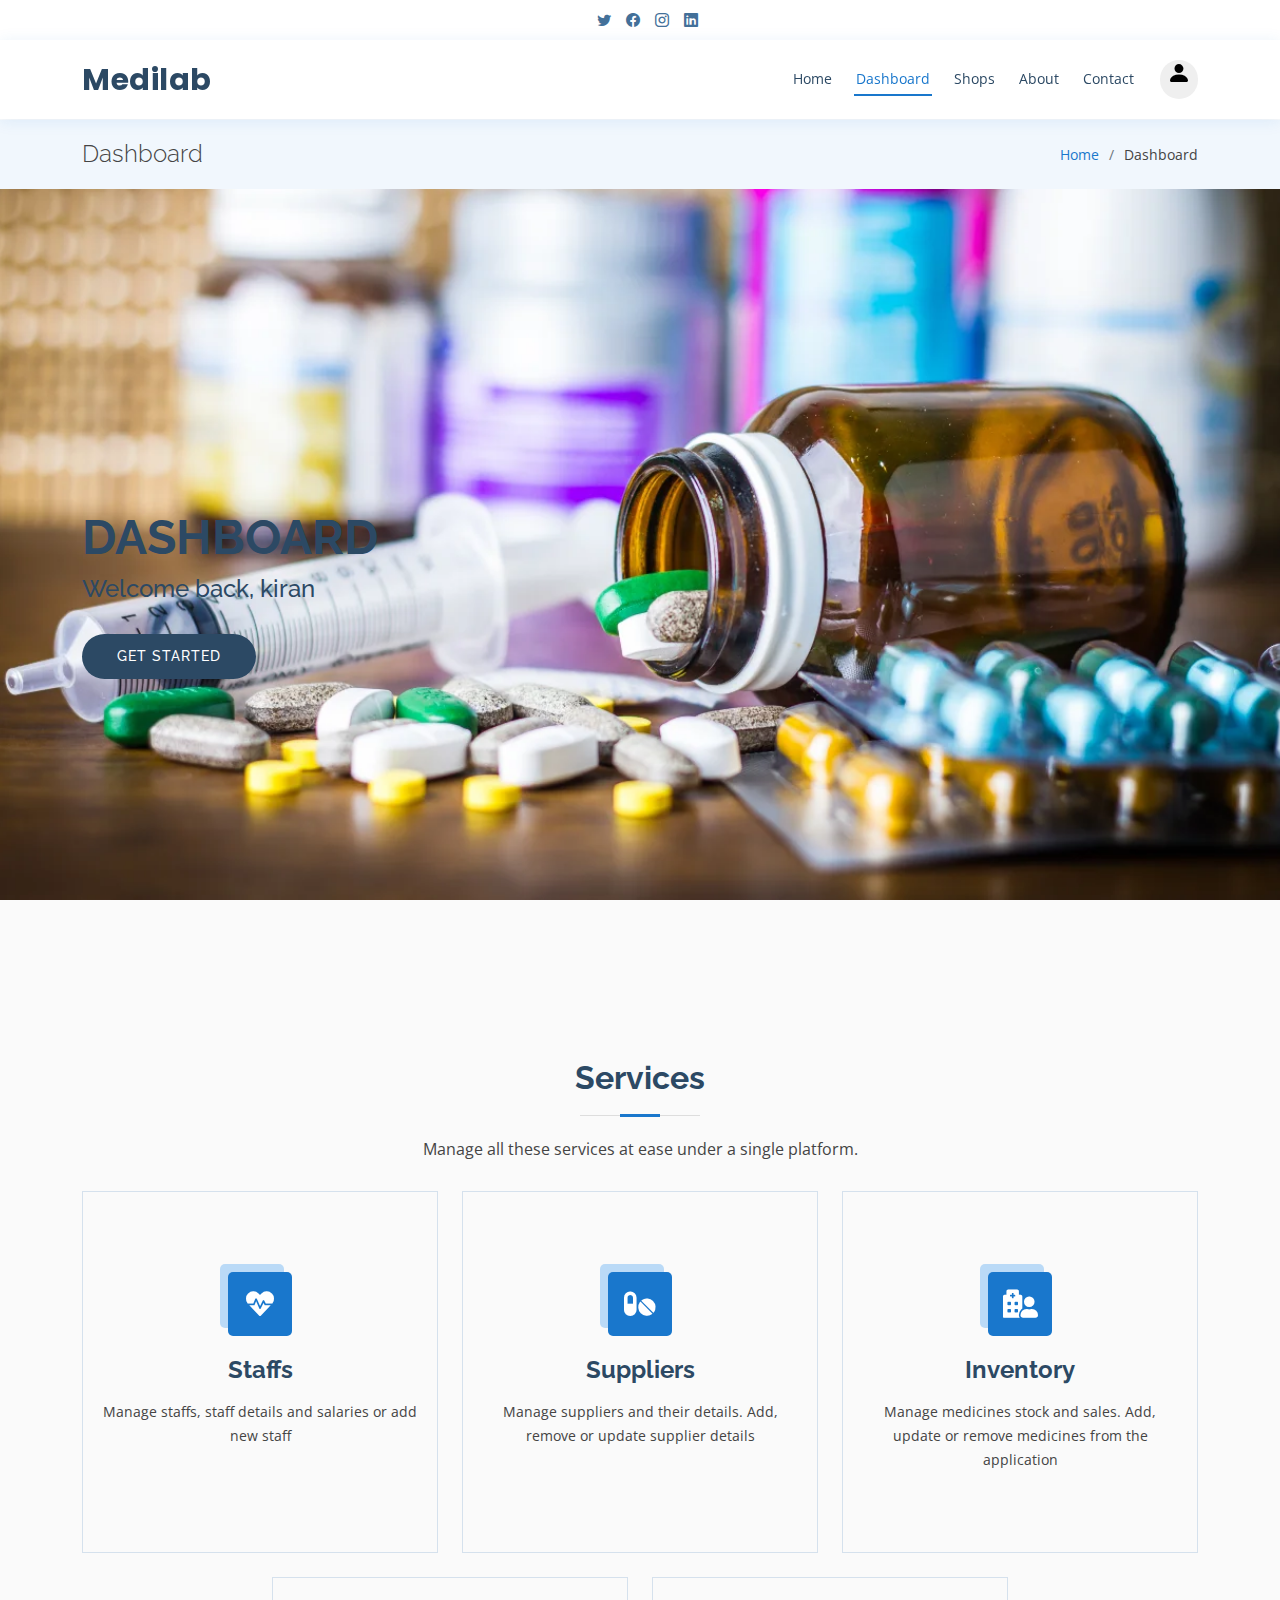
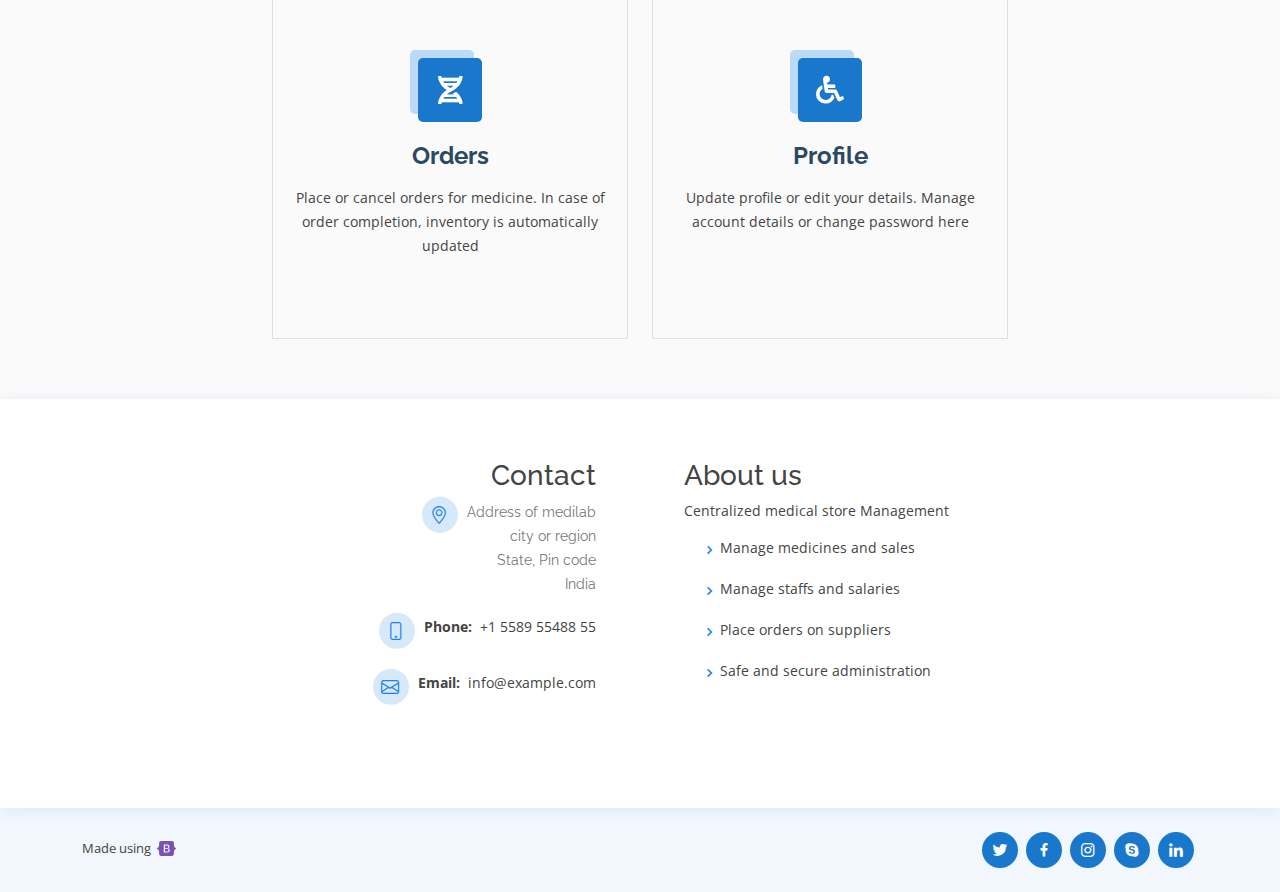
==== dashboard.html @ 244ab126 "front end" ====
<html lang="en"><head>
    <meta charset="utf-8">
    <meta content="width=device-width, initial-scale=1.0" name="viewport">
  
    <meta content="" name="description">
    <meta content="" name="keywords">
  
    <!-- Favicons -->
    <link href="/assets/img/favicon.png" rel="icon">
    <link href="/assets/img/apple-touch-icon.png" rel="apple-touch-icon">
  
    <!-- Google Fonts -->
    <link href="https://fonts.googleapis.com/css?family=Open+Sans:300,300i,400,400i,600,600i,700,700i|Raleway:300,300i,400,400i,500,500i,600,600i,700,700i|Poppins:300,300i,400,400i,500,500i,600,600i,700,700i" rel="stylesheet">
  
    <!-- Vendor CSS Files -->
    <link href="/assets/vendor/fontawesome-free/css/all.min.css" rel="stylesheet">
    <link href="/assets/vendor/animate.css/animate.min.css" rel="stylesheet">
    <link href="/assets/vendor/bootstrap/css/bootstrap.min.css" rel="stylesheet">
    <link href="/assets/vendor/bootstrap-icons/bootstrap-icons.css" rel="stylesheet">
    <link href="/assets/vendor/boxicons/css/boxicons.min.css" rel="stylesheet">
    <link href="/assets/vendor/glightbox/css/glightbox.min.css" rel="stylesheet">
    <link href="/assets/vendor/remixicon/remixicon.css" rel="stylesheet">
    <link href="/assets/vendor/swiper/swiper-bundle.min.css" rel="stylesheet">
  
    <!-- Template Main CSS File -->
    <link href="/assets/css/style.css" rel="stylesheet">
    <link href="/css/style.css" rel="stylesheet">
  
  <title>Dashboard</title>
  </head>
  
  <body>
  
    <!-- ======= Top Bar ======= -->
  <div id="topbar" class="d-flex align-items-center fixed-top">
    <div class="container d-flex social-links justify-content-center align-items-center">
      <a href="#" class="twitter"><i class="bi bi-twitter"></i></a>
      <a href="#" class="facebook"><i class="bi bi-facebook"></i></a>
      <a href="#" class="instagram"><i class="bi bi-instagram"></i></a>
      <a href="#" class="linkedin"><i class="bi bi-linkedin"></i></a>
    </div>
  </div>
  
  <!-- ======= Header ======= -->
  <header id="header" class="fixed-top">
  <div class="container d-flex align-items-center">
  
    <h1 class="logo me-auto"><a href="index.html">Medilab</a></h1>
  
    <nav id="navbar" class="navbar order-lg-0">
      <ul>
        <li><a class="nav-link" href="/">Home</a></li>
        
          <li><a href="/dashboard" class="active">Dashboard</a></li>
        
        <li><a class="nav-link" href="shops.html">Shops</a></li>
        <li><a class="nav-link scrollto" href="#about">About</a></li>
        <li><a class="nav-link" href="#contact">Contact</a></li>
      </ul>
      <i class="bi bi-list mobile-nav-toggle"></i>
      <div class="dropdown user">
        <button class="user-icon" type="button"><i class="bi bi-person-fill"></i></button>
        <ul>
          
            <h6 class="center">retailername</h6>
            <li><a href="/dashboard" class="active">Dashboard</a></li>
            <li><a href="/profile">My Profile</a></li>
            <li><a href="/auth/logout">Logout</a></li>
          
        </ul>
      </div>
    </nav>
  
  </div>
  </header><!-- End Header -->
  <div id="main">
  
  <!-- ======= Breadcrumbs Section ======= -->
  <section class="breadcrumbs">
    <div class="container">
  
      <div class="d-flex justify-content-between align-items-center">
        <h2>Dashboard</h2>
        <ol>
          <li><a href="/">Home</a></li>
          <li>Dashboard</li>
        </ol>
      </div>
  
    </div>
  </section><!-- End Breadcrumbs Section -->
  
  <!-- ======= Hero Section ======= -->
  <section id="hero" class="d-flex align-items-center">
    <div class="container">
      <h1 class="text-start">Dashboard</h1>
      <h2 class="text-start">Welcome back, kiran</h2>
      <a href="#about" class="btn-get-started scrollto">Get Started</a>
    </div>
  </section><!-- End Hero -->
  
  <main>
  
    <!-- ======= Services Section ======= -->
    <section id="services" class="services">
      <div class="container">
  
        <div class="section-title">
          <h2>Services</h2>
          <p>Manage all these services at ease under a single platform.</p>
        </div>
  
        <div class="row">
          <div class="col-lg-4 col-md-6 d-flex align-items-stretch">
            <div class="icon-box">
              <div class="icon"><i class="fas fa-heartbeat"></i></div>
              <h4><a href="staff.html">Staffs</a></h4>
              <p>Manage staffs, staff details and salaries or add new staff</p>
            </div>
          </div>
  
          <div class="col-lg-4 col-md-6 d-flex align-items-stretch mt-4 mt-md-0">
            <div class="icon-box">
              <div class="icon"><i class="fas fa-pills"></i></div>
              <h4><a href="suppliers.html">Suppliers</a></h4>
              <p>Manage suppliers and their details. Add, remove or update supplier details</p>
            </div>
          </div>
  
          <div class="col-lg-4 col-md-6 d-flex align-items-stretch mt-4 mt-lg-0">
            <div class="icon-box">
              <div class="icon"><i class="fas fa-hospital-user"></i></div>
              <h4><a href="inventory.html">Inventory</a></h4>
              <p>Manage medicines stock and sales. Add, update or remove medicines from the application</p>
            </div>
          </div>
  
          <div class="col-lg-4 col-md-6 d-flex align-items-stretch mt-4">
            <div class="icon-box">
              <div class="icon"><i class="fas fa-dna"></i></div>
              <h4><a href="orders.html">Orders</a></h4>
              <p>Place or cancel orders for medicine. In case of order completion, inventory is automatically updated</p>
            </div>
          </div>
  
          <div class="col-lg-4 col-md-6 d-flex align-items-stretch mt-4">
            <div class="icon-box">
              <div class="icon"><i class="fas fa-wheelchair"></i></div>
              <h4><a href="profile.html">Profile</a></h4>
              <p>Update profile or edit your details. Manage account details or change password here</p>
            </div>
          </div>
        </div>
  
      </div>
    </section><!-- End Services Section -->
  </main>
    
  
  </div><!-- End #main -->
  
  <!-- ======= Footer ======= -->
  <footer id="footer">
  
    <div class="footer-top">
      <div class="container">
        <div class="row justify-content-evenly">
  
          <div class="col-sm-5 footer-contact" id="contact">
            <h3>Contact</h3>
            <ul>
              <li><i class="bi bi-geo-alt"></i><p>
                Address of medilab<br>
                city or region<br>
                State, Pin code<br>
                India
              </p></li>
              <li><i class="bi bi-phone"></i><strong>Phone:</strong>+1 5589 55488 55</li>
              <li><i class="bi bi-envelope"></i><strong>Email:</strong>info@example.com</li>
            </ul>
          </div>
  
          <div class="col-sm-5" id="about">
            <h3>About us</h3>
            <p>Centralized medical store Management</p>
            <ul>
              <li><i class="bx bx-chevron-right"></i>Manage medicines and sales</li>
              <li><i class="bx bx-chevron-right"></i>Manage staffs and salaries</li>
              <li><i class="bx bx-chevron-right"></i>Place orders on suppliers</li>
              <li><i class="bx bx-chevron-right"></i>Safe and secure administration</li>
            </ul>
          </div>
  
        </div>
      </div>
    </div>
  
    <div class="container d-md-flex py-4">
  
      <div class="me-md-auto text-center text-md-start">
        <div class="credits">
          Made using <a href="https://getbootstrap.com/"></a>
        </div>
      </div>
      <div class="social-links text-center text-md-right pt-3 pt-md-0">
        <a href="#" class="twitter"><i class="bx bxl-twitter"></i></a>
        <a href="#" class="facebook"><i class="bx bxl-facebook"></i></a>
        <a href="#" class="instagram"><i class="bx bxl-instagram"></i></a>
        <a href="#" class="google-plus"><i class="bx bxl-skype"></i></a>
        <a href="#" class="linkedin"><i class="bx bxl-linkedin"></i></a>
      </div>
    </div>
  </footer><!-- End Footer -->
  
  <a href="#" class="back-to-top d-flex align-items-center justify-content-center"><i class="bi bi-arrow-up-short"></i></a>
  
  <!-- Vendor JS Files -->
  <script src="/assets/vendor/purecounter/purecounter.js"></script>
  <script src="/assets/vendor/bootstrap/js/bootstrap.bundle.min.js"></script>
  <script src="/assets/vendor/glightbox/js/glightbox.min.js"></script>
  <script src="/assets/vendor/swiper/swiper-bundle.min.js"></script>
  <!-- <script src="/assets/vendor/php-email-form/validate.js"></script> -->
  
  <!-- Template Main JS File -->
  <script src="/assets/js/main.js"></script>
  <script src="/js/script.js"></script>
  
  
  
  
  
  </body></html>
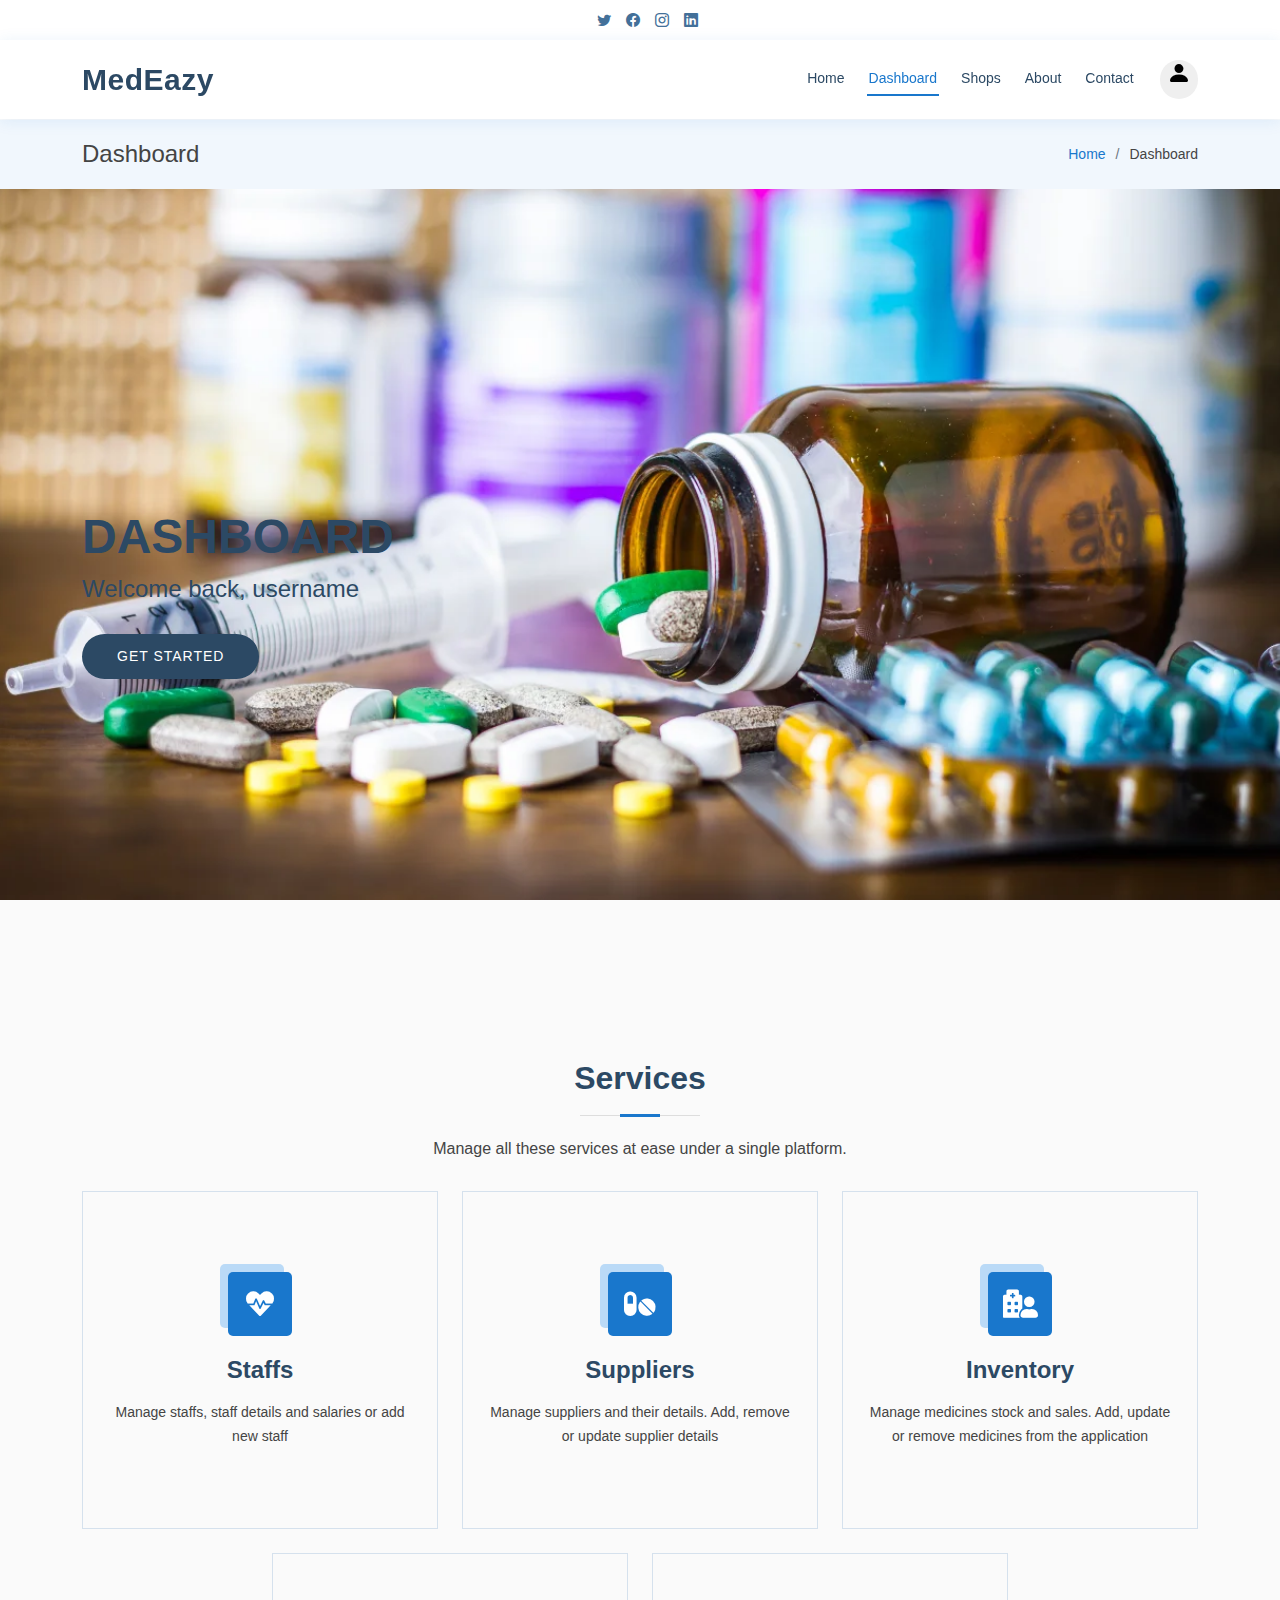
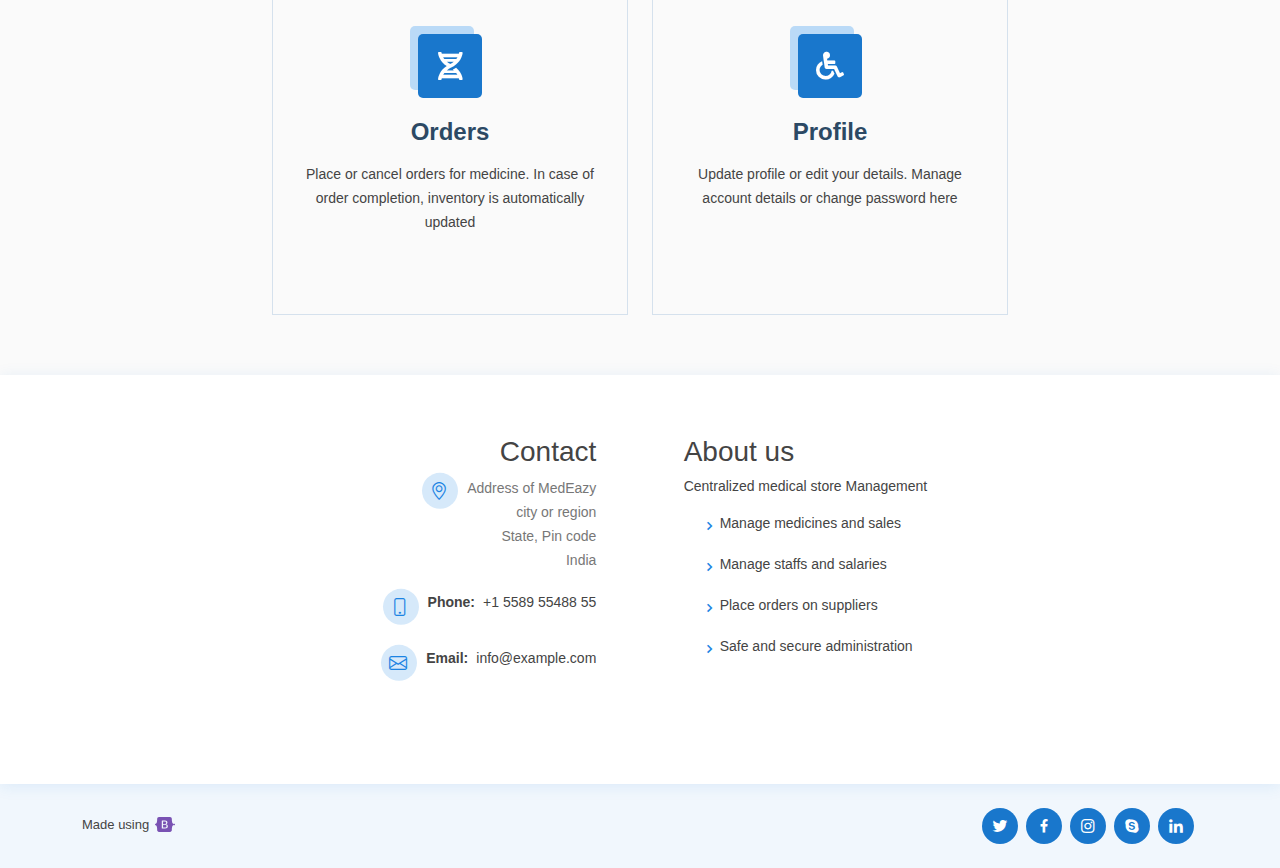
==== commit 9983e9ef: "Update dashboard.html" ====
--- a/dashboard.html
+++ b/dashboard.html
@@ -10,7 +10,9 @@
     <link href="/assets/img/apple-touch-icon.png" rel="apple-touch-icon">
   
     <!-- Google Fonts -->
-    <link href="https://fonts.googleapis.com/css?family=Open+Sans:300,300i,400,400i,600,600i,700,700i|Raleway:300,300i,400,400i,500,500i,600,600i,700,700i|Poppins:300,300i,400,400i,500,500i,600,600i,700,700i" rel="stylesheet">
+    <link rel="preconnect" href="https://fonts.googleapis.com">
+<link rel="preconnect" href="https://fonts.gstatic.com" crossorigin>
+<link href="https://fonts.googleapis.com/css2?family=Courgette&display=swap" rel="stylesheet">
   
     <!-- Vendor CSS Files -->
     <link href="/assets/vendor/fontawesome-free/css/all.min.css" rel="stylesheet">
@@ -45,7 +47,7 @@
   <header id="header" class="fixed-top">
   <div class="container d-flex align-items-center">
   
-    <h1 class="logo me-auto"><a href="index.html">Medilab</a></h1>
+    <h1 class="logo me-auto"><a href="index.html">MedEazy</a></h1>
   
     <nav id="navbar" class="navbar order-lg-0">
       <ul>
@@ -94,7 +96,7 @@
   <section id="hero" class="d-flex align-items-center">
     <div class="container">
       <h1 class="text-start">Dashboard</h1>
-      <h2 class="text-start">Welcome back, kiran</h2>
+      <h2 class="text-start">Welcome back, username</h2>
       <a href="#about" class="btn-get-started scrollto">Get Started</a>
     </div>
   </section><!-- End Hero -->
@@ -170,7 +172,7 @@
             <h3>Contact</h3>
             <ul>
               <li><i class="bi bi-geo-alt"></i><p>
-                Address of medilab<br>
+                Address of MedEazy<br>
                 city or region<br>
                 State, Pin code<br>
                 India
@@ -229,4 +231,4 @@
   
   
   
-  </body></html>+  </body></html>
